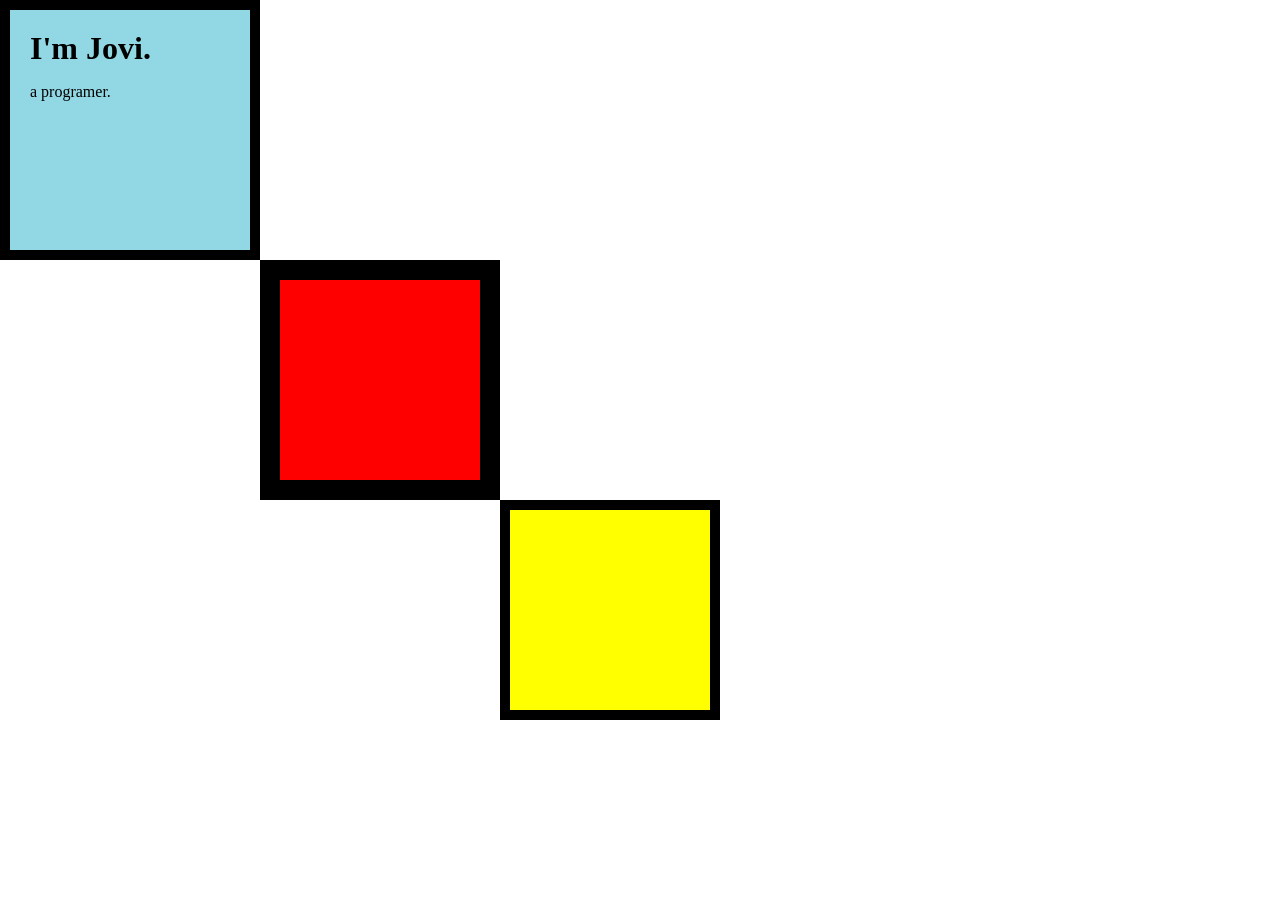
==== my-site/index.html @ 9290e169 "upload" ====
<!DOCTYPE html>
<html lang="en">
<head>
    <meta charset="UTF-8">
    <meta http-equiv="X-UA-Compatible" content="IE=edge">
    <meta name="viewport" content="width=device-width, initial-scale=1.0">
    <title>Jovi Chang</title>
    <link rel="stylesheet" href="css/style.css">
    <link rel="shortcut icon" href="favicon.ico" type="image/x-icon">
</head>
<body>
    <div class="top-container">
        <h1>I'm Jovi.</h1>
        <p>a programer.</p>
    </div>
    <div class="middle-container">

    </div>
    <div class="bottom-container">

    </div>
</body>
</html>
---- my-site/css/style.css ----
body{
    margin: 0;
    /* background-color: blue; */
}
div{
    width: 200px;
    height: 200px;
}
h1{
    margin-top: 0px;
    margin-bottom: 0px;
}

.top-container{
    background-color: #91D8E4;
    border: solid 10px;
    padding: 20px;
}
.middle-container{
    background-color: red;
    border: solid 20px;
    margin-left: 260px;

}
.bottom-container{
    background-color: yellow;
    border: solid 10px;
    margin-left: 500px;
}
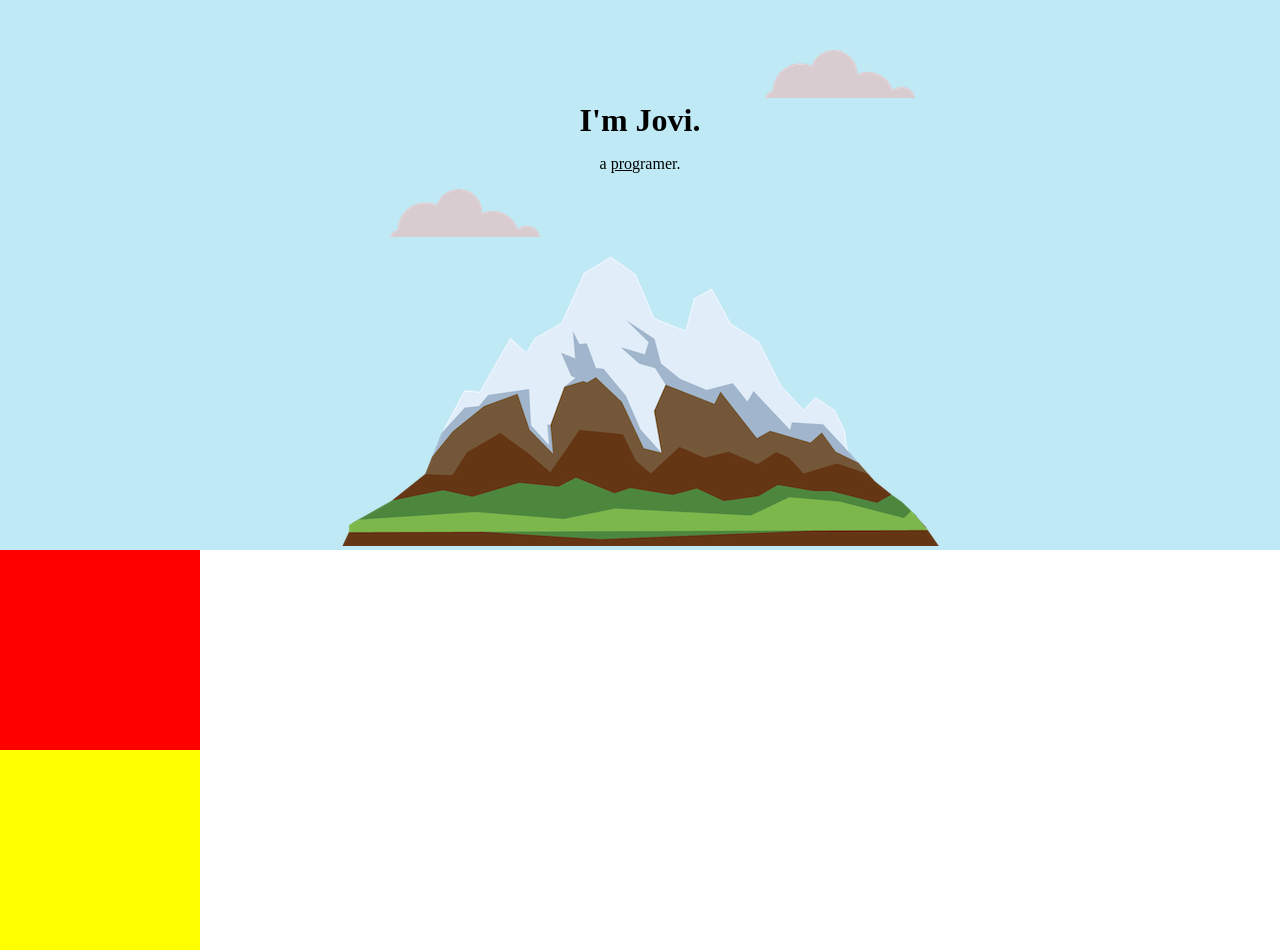
==== commit 4f4b3dc1: "upload" ====
--- a/my-site/index.html
+++ b/my-site/index.html
@@ -10,8 +10,11 @@
 </head>
 <body>
     <div class="top-container">
+        <img class="top-cloud" src="./img/cloud.png" alt="">
         <h1>I'm Jovi.</h1>
-        <p>a programer.</p>
+        <p>a <span class="pro">pro</span>gramer.</p>
+        <img class="bottom-cloud" src="./img/cloud.png" alt="">
+        <img src="./img/mountain.png" alt="">
     </div>
     <div class="middle-container">
 
--- a/my-site/css/style.css
+++ b/my-site/css/style.css
@@ -1,29 +1,45 @@
 body{
     margin: 0;
     /* background-color: blue; */
+    text-align: center;
 }
-div{
+/* div{
     width: 200px;
     height: 200px;
-}
+} */
 h1{
-    margin-top: 0px;
-    margin-bottom: 0px;
+    margin: 0 auto;
 }
 
 .top-container{
-    background-color: #91D8E4;
-    border: solid 10px;
-    padding: 20px;
+    background-color: #BFEAF5;
+    padding-top: 50px;
+    /* border: solid 10px;
+    padding: 20px; */
 }
 .middle-container{
     background-color: red;
-    border: solid 20px;
-    margin-left: 260px;
+    width: 200px;
+    height: 200px;
+    /* border: solid 20px;
+    margin-left: 260px; */
 
 }
 .bottom-container{
     background-color: yellow;
-    border: solid 10px;
-    margin-left: 500px;
-}+    width: 200px;
+    height: 200px;
+    /* border: solid 10px;
+    margin-left: 500px; */
+}
+.pro{
+    text-decoration: underline;
+}
+.bottom-cloud{
+    position: absolute;
+    left: calc(50% - 250px);
+}
+.top-cloud{
+    position: relative;
+    left: 200px;
+}
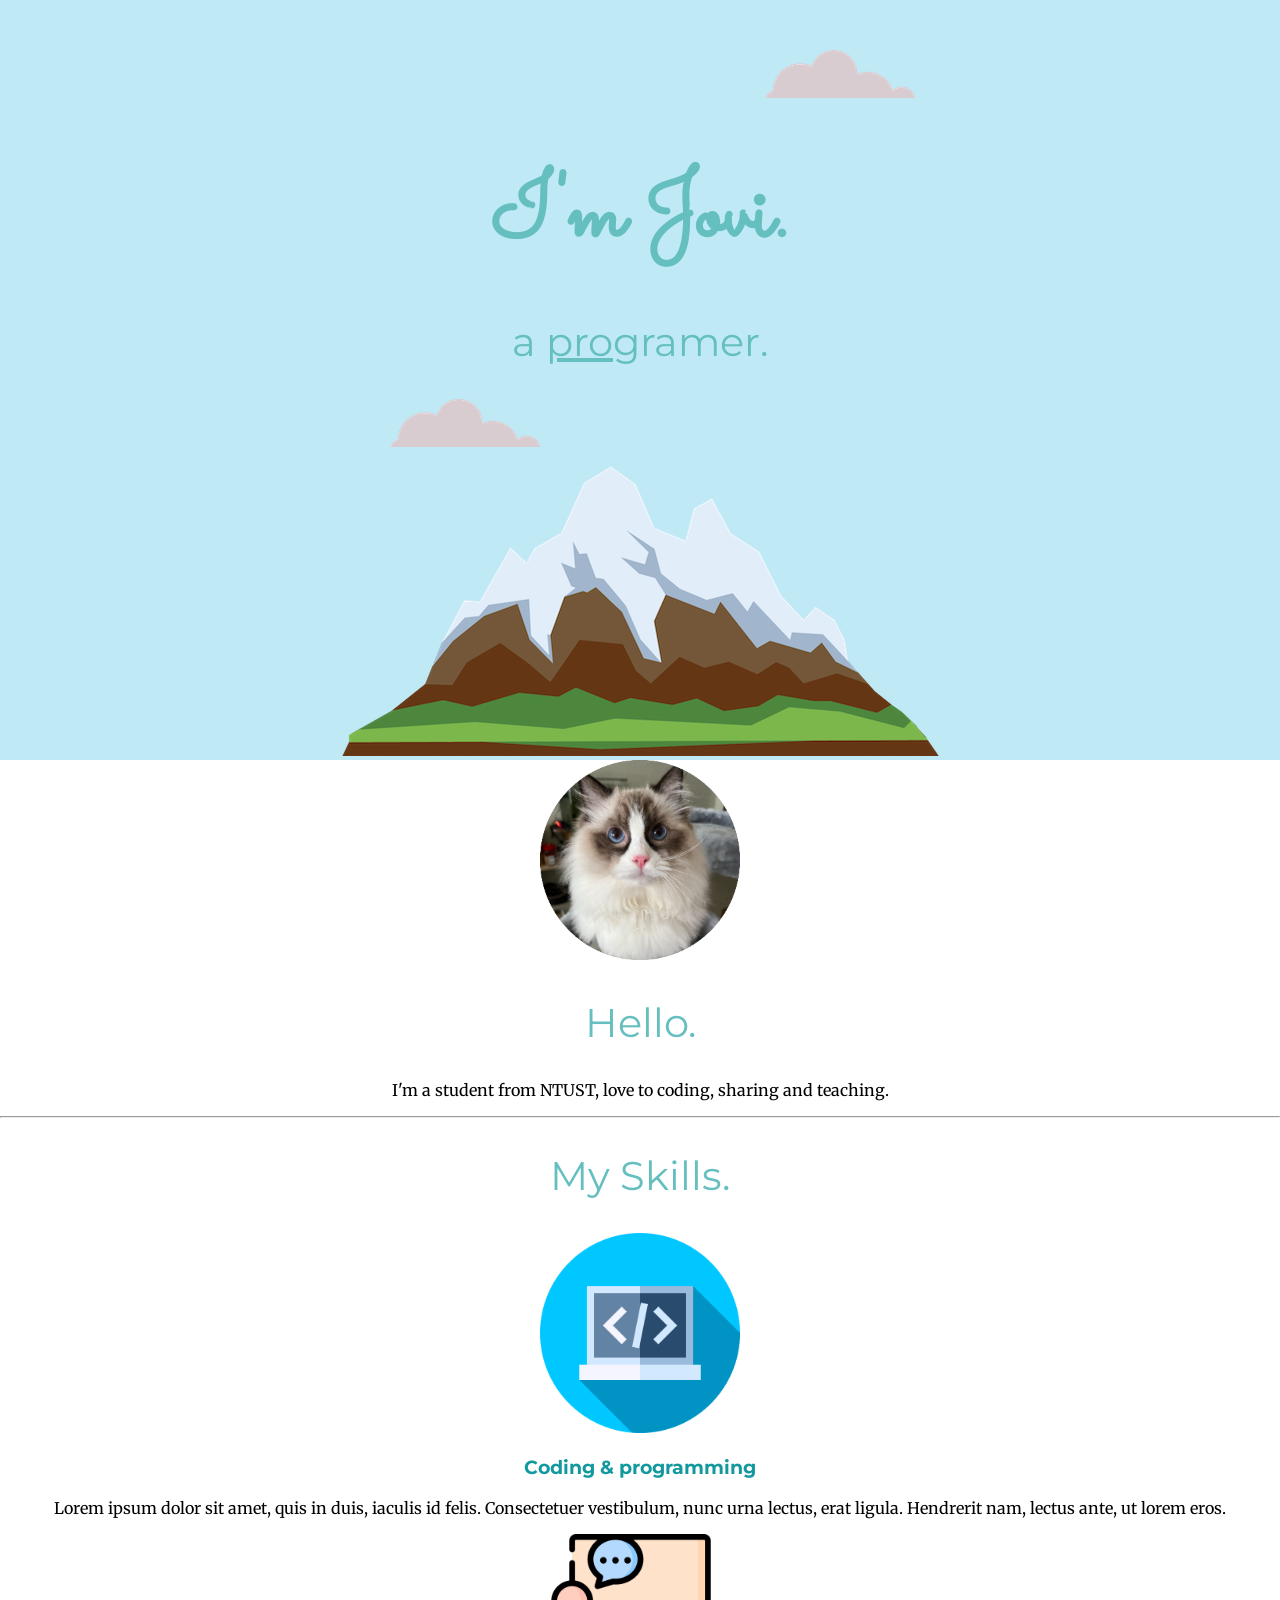
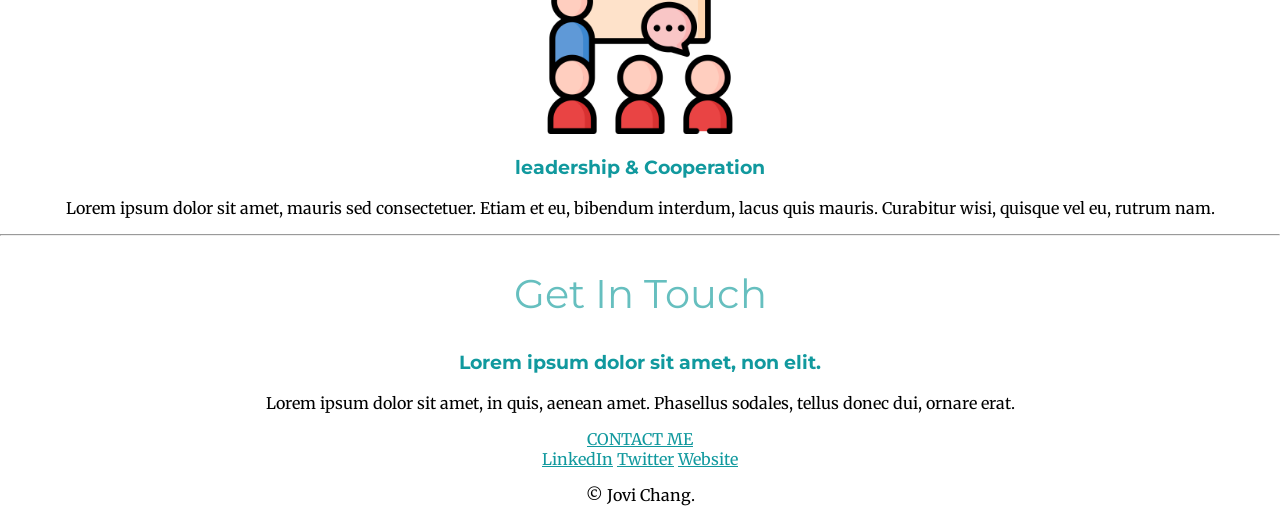
==== commit 345dfbe6: "upload" ====
--- a/my-site/index.html
+++ b/my-site/index.html
@@ -6,21 +6,53 @@
     <meta name="viewport" content="width=device-width, initial-scale=1.0">
     <title>Jovi Chang</title>
     <link rel="stylesheet" href="css/style.css">
+    <link rel="preconnect" href="https://fonts.googleapis.com"><link rel="preconnect" href="https://fonts.gstatic.com" crossorigin><link href="https://fonts.googleapis.com/css2?family=Merriweather&family=Montserrat&family=Sacramento&display=swap" rel="stylesheet">
     <link rel="shortcut icon" href="favicon.ico" type="image/x-icon">
 </head>
 <body>
     <div class="top-container">
         <img class="top-cloud" src="./img/cloud.png" alt="">
         <h1>I'm Jovi.</h1>
-        <p>a <span class="pro">pro</span>gramer.</p>
+        <h2>a <span class="pro">pro</span>gramer.</h2>
         <img class="bottom-cloud" src="./img/cloud.png" alt="">
         <img src="./img/mountain.png" alt="">
     </div>
     <div class="middle-container">
-
-    </div>
-    <div class="bottom-container">
-
-    </div>
+        <div class="profile">
+          <img class="img-profile" src="./img/polly300.png" alt="Polly's picture">
+          <h2>Hello.</h2>
+          <p>I'm a student from NTUST, love to coding, sharing and teaching.</p>
+        </div>
+        <hr>
+        <div class="skills">
+          <h2>My Skills.</h2>
+          <div class="skill-row">
+            <img class="img-skill1" src="./img/programming.png" alt="">
+            <h3>Coding & programming</h3>
+            <p>Lorem ipsum dolor sit amet, quis in duis, iaculis id felis. Consectetuer vestibulum, nunc urna lectus, erat ligula. Hendrerit nam, lectus ante, ut lorem eros.</p>
+          </div>
+          <div class="skill-row">
+            <img class="img-skill2" src="./img/presentation.png" alt="">
+            <h3>leadership & Cooperation</h3>
+            <p>Lorem ipsum dolor sit amet, mauris sed consectetuer. Etiam et eu, bibendum interdum, lacus quis mauris. Curabitur wisi, quisque vel eu, rutrum nam.</p>
+          </div>
+        </div>
+        <hr>
+        <div class="contact-me">
+          <h2>Get In Touch</h2>
+          <h3>Lorem ipsum dolor sit amet, non elit.</h3>
+          <p>Lorem ipsum dolor sit amet, in quis, aenean amet. Phasellus sodales, tellus donec dui, ornare erat.</p>
+          <a class="btn" href="mailto:name@email.com">CONTACT ME</a>
+        </div>
+      </div>
+      
+      
+      <div class="bottom-container">
+        <a class="footer-link" href="https://www.linkedin.com/">LinkedIn</a>
+        <a class="footer-link" href="https://twitter.com/">Twitter</a>
+        <a class="footer-link" href="https://www.appbrewery.co/">Website</a>
+        <p>© Jovi Chang.</p>
+      </div>
+      
 </body>
 </html>
--- a/my-site/css/style.css
+++ b/my-site/css/style.css
@@ -1,16 +1,31 @@
+a{
+    color: #11999E;
+}
 body{
     margin: 0;
-    /* background-color: blue; */
     text-align: center;
+    font-family: 'Merriweather', serif;
 }
-/* div{
+h1{
+    margin: 50px auto 0 auto;
+    font-family: 'Sacramento', cursive;
+    font-size: 5.625rem;
+    color: #66BFBF;
+}
+h2{
+    font-family: 'Montserrat', sans-serif;
+    color: #66BFBF;
+    font-weight: normal;
+    font-size: 2.5rem;
+}
+h3{
+    font-family: 'Montserrat', sans-serif;
+    color: #11999E;
+}
+.img-profile, .img-skill1, .img-skill2{
     width: 200px;
     height: 200px;
-} */
-h1{
-    margin: 0 auto;
 }
-
 .top-container{
     background-color: #BFEAF5;
     padding-top: 50px;
@@ -18,19 +33,11 @@
     padding: 20px; */
 }
 .middle-container{
-    background-color: red;
-    width: 200px;
-    height: 200px;
-    /* border: solid 20px;
-    margin-left: 260px; */
+
 
 }
 .bottom-container{
-    background-color: yellow;
-    width: 200px;
-    height: 200px;
-    /* border: solid 10px;
-    margin-left: 500px; */
+
 }
 .pro{
     text-decoration: underline;
